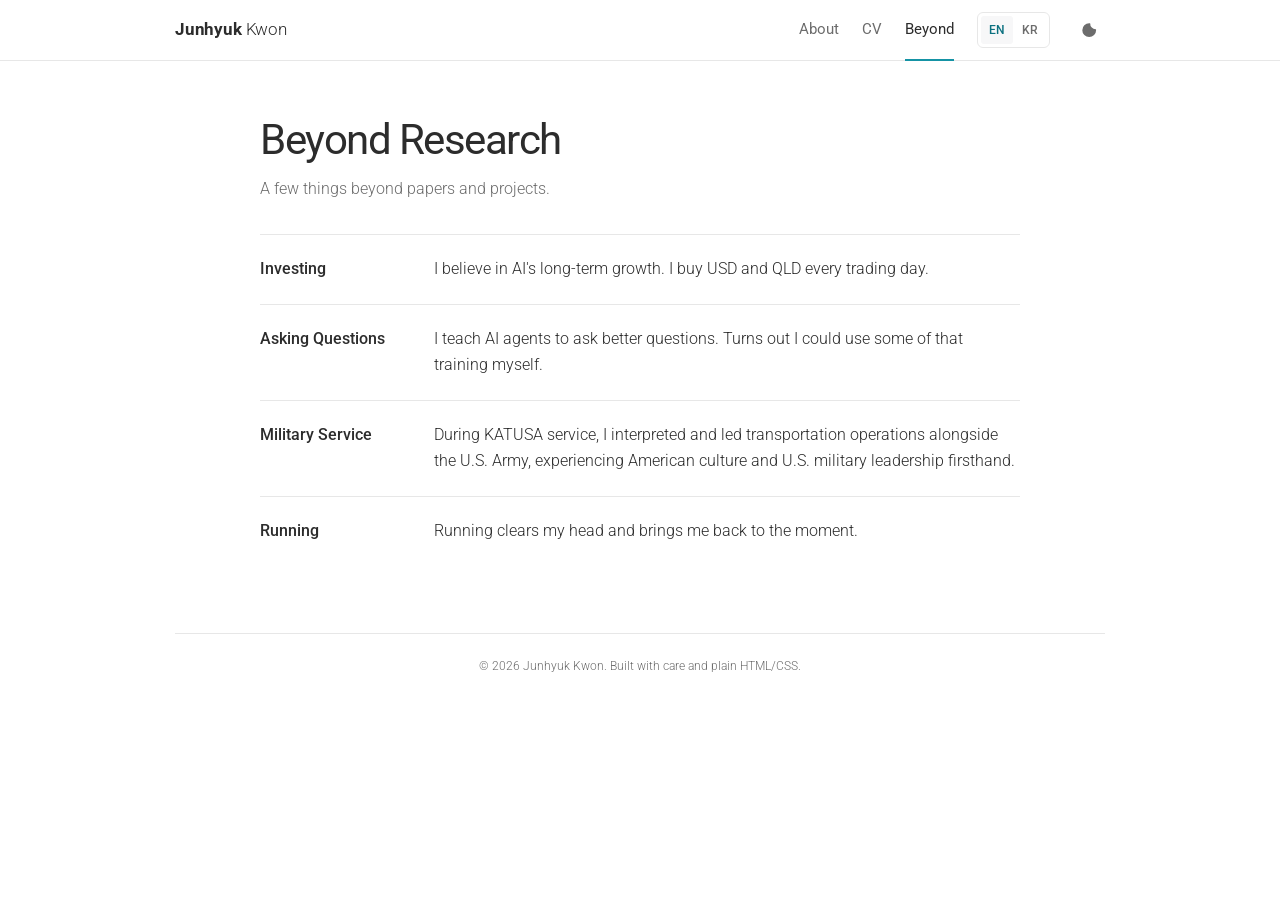
==== beyond/index.html @ 323a772c "Separate personal interests into bilingual Beyond page" ====
<!doctype html>
<html lang="en">
  <head>
    <meta charset="utf-8">
    <meta name="viewport" content="width=device-width, initial-scale=1">
    <meta name="theme-color" content="#ffffff">
    <meta name="description" content="A few things about Junhyuk Kwon beyond papers and projects.">
    <meta name="author" content="Junhyuk Kwon">
    <meta property="og:type" content="website">
    <meta property="og:title" content="Beyond Research | Junhyuk Kwon">
    <meta property="og:description" content="A few things about Junhyuk Kwon beyond papers and projects.">
    <meta property="og:image" content="https://tree-jhk.github.io/assets/img/junhyuk_kwon.jpg">
    <meta property="og:url" content="https://tree-jhk.github.io/beyond/">
    <meta property="og:locale" content="en_US">
    <meta property="og:locale:alternate" content="ko_KR">
    <title>Beyond Research | Junhyuk Kwon</title>
    <link rel="canonical" href="https://tree-jhk.github.io/beyond/">
    <link rel="alternate" hreflang="en" href="https://tree-jhk.github.io/beyond/">
    <link rel="alternate" hreflang="ko" href="https://tree-jhk.github.io/ko/beyond/">
    <link rel="alternate" hreflang="x-default" href="https://tree-jhk.github.io/beyond/">
    <link rel="icon" href="../assets/img/favicon.svg" type="image/svg+xml">
    <link rel="preconnect" href="https://fonts.googleapis.com">
    <link rel="preconnect" href="https://fonts.gstatic.com" crossorigin>
    <link href="https://fonts.googleapis.com/css2?family=Roboto:wght@300;400;500;700&display=swap" rel="stylesheet">
    <link rel="stylesheet" href="../assets/css/main.css">
    <script src="../assets/js/theme.js"></script>
  </head>
  <body>
    <header class="site-header">
      <nav class="nav container" aria-label="Main navigation">
        <a class="brand" href="/" data-nav="about" aria-label="Junhyuk Kwon home"><strong>Junhyuk</strong> Kwon</a>
        <div class="nav-links">
          <a href="/" data-nav="about" data-i18n="nav.about">About</a>
          <a href="../assets/pdf/CV.pdf" target="_blank" rel="noopener">CV</a>
          <a class="active" href="/beyond/" data-nav="beyond" data-i18n="nav.beyond" aria-current="page">Beyond</a>
          <div class="language-switch" role="group" aria-label="Language">
            <a class="language-option" href="/beyond/" lang="en" hreflang="en" aria-label="English" aria-current="page">EN</a>
            <a class="language-option" href="/ko/beyond/" lang="ko" hreflang="ko" aria-label="한국어">KR</a>
          </div>
          <button class="theme-toggle" type="button" aria-label="Toggle dark mode" title="Toggle dark mode">
            <svg aria-hidden="true" viewBox="0 0 24 24"><path d="M12 3a9 9 0 1 0 9 9c0-.46-.04-.92-.1-1.36A7 7 0 0 1 13.36 3.1C12.92 3.04 12.46 3 12 3Z"/></svg>
          </button>
        </div>
      </nav>
    </header>

    <main class="container beyond-page">
      <h1 data-i18n="beyond.title">Beyond Research</h1>
      <p class="beyond-intro" data-i18n="beyond.intro">A few things beyond papers and projects.</p>
      <dl class="beyond-list">
        <div class="beyond-item">
          <dt data-i18n="investing.title">Investing</dt>
          <dd data-i18n="investing.text">I believe in AI's long-term growth. I buy USD and QLD every trading day.</dd>
        </div>
        <div class="beyond-item">
          <dt data-i18n="questions.title">Asking Questions</dt>
          <dd data-i18n="questions.text">I teach AI agents to ask better questions. Turns out I could use some of that training myself.</dd>
        </div>
        <div class="beyond-item">
          <dt data-i18n="military.title">Military Service</dt>
          <dd data-i18n="military.text">During KATUSA service, I interpreted and led transportation operations alongside the U.S. Army, experiencing American culture and U.S. military leadership firsthand.</dd>
        </div>
        <div class="beyond-item">
          <dt data-i18n="running.title">Running</dt>
          <dd data-i18n="running.text">Running clears my head and brings me back to the moment.</dd>
        </div>
      </dl>
    </main>

    <footer class="container">
      <p data-i18n="footer">© <span id="year">2026</span> Junhyuk Kwon. Built with care and plain HTML/CSS.</p>
    </footer>
    <script src="../assets/js/main.js"></script>
  </body>
</html>
---- assets/css/main.css ----
:root {
  --bg: #ffffff;
  --surface: #f7f7f8;
  --text: #2c2c2c;
  --muted: #6c6c6c;
  --line: #e7e7e7;
  --accent: #1593a5;
  --accent-dark: #0c7180;
  --oral-accent: #2563eb;
  --author-accent: #3f83d8;
  --nav-bg: rgba(255, 255, 255, 0.94);
  color-scheme: light;
}

[data-theme="dark"] {
  --bg: #1c1c1d;
  --surface: #262628;
  --text: #e8e8e8;
  --muted: #aaaaad;
  --line: #3a3a3d;
  --accent: #4fc3d2;
  --accent-dark: #81dbe6;
  --oral-accent: #60a5fa;
  --author-accent: #8ab4f8;
  --nav-bg: rgba(28, 28, 29, 0.94);
  color-scheme: dark;
}

* { box-sizing: border-box; }

html {
  scroll-behavior: smooth;
  scroll-padding-top: 5.5rem;
}

body {
  margin: 0;
  overflow-x: hidden;
  background: var(--bg);
  color: var(--text);
  font-family: "Roboto", -apple-system, BlinkMacSystemFont, "Segoe UI", "Apple SD Gothic Neo", "Malgun Gothic", sans-serif;
  font-size: 1rem;
  font-weight: 300;
  line-height: 1.62;
  transition: background-color 180ms ease, color 180ms ease;
}

a {
  color: var(--accent);
  text-decoration: none;
}

a:hover, a:focus-visible {
  color: var(--accent-dark);
  text-decoration: underline;
}

.container {
  width: calc(100% - 2rem);
  max-width: 930px;
  margin-inline: auto;
}

.site-header {
  position: fixed;
  z-index: 20;
  top: 0;
  left: 0;
  width: 100%;
  border-bottom: 1px solid var(--line);
  background: var(--nav-bg);
  backdrop-filter: blur(10px);
}

.nav {
  display: flex;
  min-height: 3.75rem;
  align-items: center;
  justify-content: space-between;
}

.brand {
  color: var(--text);
  font-size: 1.08rem;
  font-weight: 300;
  letter-spacing: -0.01em;
}

.brand:hover { color: var(--text); text-decoration: none; }
.brand strong { font-weight: 700; }

.nav-links {
  display: flex;
  align-items: center;
  gap: 1.45rem;
}

.nav-links > a {
  position: relative;
  color: var(--muted);
  font-size: 0.92rem;
  font-weight: 400;
}

.nav-links > a:hover,
.nav-links > a.active {
  color: var(--text);
  text-decoration: none;
}

.nav-links > a.active::after {
  position: absolute;
  right: 0;
  bottom: -1.18rem;
  left: 0;
  height: 2px;
  background: var(--accent);
  content: "";
}

.language-switch {
  display: flex;
  gap: 0.12rem;
  padding: 0.15rem;
  border: 1px solid var(--line);
  border-radius: 6px;
}

.language-option {
  display: grid;
  min-width: 2rem;
  min-height: 1.8rem;
  padding: 0.15rem 0.3rem;
  border-radius: 3px;
  color: var(--muted);
  font-size: 0.75rem;
  font-weight: 500;
  line-height: 1;
  place-items: center;
}

.language-option:hover {
  color: var(--accent-dark);
  text-decoration: none;
}

.language-option[aria-current="page"] {
  background: var(--surface);
  color: var(--accent-dark);
}

.language-option:focus-visible,
.theme-toggle:focus-visible {
  outline: 2px solid var(--accent);
  outline-offset: 3px;
}

html:lang(ko) .bio p { word-break: keep-all; }

.theme-toggle {
  display: grid;
  width: 2rem;
  height: 2rem;
  padding: 0.35rem;
  border: 0;
  background: transparent;
  color: var(--muted);
  cursor: pointer;
  place-items: center;
}

.theme-toggle:hover { color: var(--accent); }
.theme-toggle svg { width: 1.15rem; fill: currentColor; }

main { padding-top: 7.2rem; }

.beyond-page { max-width: 760px; }

.beyond-page h1 {
  margin: 0 0 0.65rem;
  font-size: clamp(2rem, 4vw, 2.62rem);
  font-weight: 400;
  letter-spacing: -0.035em;
  line-height: 1.2;
}

.beyond-intro { margin: 0 0 2rem; color: var(--muted); }
.beyond-list { margin: 0; }

.beyond-item {
  display: grid;
  grid-template-columns: 150px minmax(0, 1fr);
  gap: 1.5rem;
  padding: 1.35rem 0;
  border-top: 1px solid var(--line);
}

.beyond-item dt { font-weight: 500; }
.beyond-item dd { margin: 0; overflow-wrap: anywhere; }
html:lang(ko) .beyond-item dd { word-break: keep-all; }

.about-section {
  display: grid;
  grid-template-columns: 210px minmax(0, 1fr);
  gap: 3.1rem;
  align-items: start;
}

.profile-wrap { padding-top: 1.1rem; text-align: center; }

.profile-photo {
  display: block;
  width: 205px;
  height: 205px;
  border-radius: 50%;
  box-shadow: 0 4px 14px rgba(0, 0, 0, 0.13);
  object-fit: cover;
  object-position: center 28%;
}

.social-links {
  display: flex;
  justify-content: center;
  gap: 0.82rem;
  margin-top: 1rem;
}

.social-links a {
  display: grid;
  width: 1.45rem;
  height: 1.45rem;
  color: var(--muted);
  place-items: center;
}

.social-links a:hover { color: var(--accent); }
.social-links svg { width: 1.2rem; fill: currentColor; }

.bio h1 {
  margin: 0 0 1.5rem;
  font-size: clamp(2rem, 4vw, 2.62rem);
  font-weight: 300;
  letter-spacing: -0.045em;
  line-height: 1.1;
}

.bio { min-width: 0; }
.bio p { overflow-wrap: anywhere; }
.bio h1 strong { font-weight: 700; }
.bio p { margin: 0 0 1rem; }
.bio strong { font-weight: 500; }

.content-section {
  margin-top: 3.55rem;
  scroll-margin-top: 5rem;
}

.content-section h2 {
  margin: 0 0 1.35rem;
  padding-bottom: 0.28rem;
  border-bottom: 1px solid var(--line);
  font-size: 1.62rem;
  font-weight: 400;
  letter-spacing: -0.025em;
}

.content-section h3 {
  margin: 1.6rem 0 0.7rem;
  font-size: 1.03rem;
  font-weight: 500;
}

.table-wrap { overflow-x: auto; }

.timeline-table {
  width: 100%;
  border-collapse: collapse;
}

.timeline-table th,
.timeline-table td {
  padding: 0.38rem 0.5rem 0.38rem 0;
  border: 0;
  vertical-align: top;
  text-align: left;
}

.timeline-table th {
  width: 156px;
  color: var(--muted);
  font-size: 0.89rem;
  font-weight: 400;
  white-space: nowrap;
}

.news-icon {
  display: inline-block;
  width: 1.65rem;
  font-family: "Apple Color Emoji", "Segoe UI Emoji", "Noto Color Emoji", sans-serif;
}

.news-oral { color: var(--oral-accent); }

.selection-rate {
  color: var(--muted);
  font-size: 0.85em;
}

.selection-rate strong,
#honors strong { font-weight: 700; }

.education-table th { width: 190px; }

.publication-list {
  margin: 0;
  padding: 0;
  list-style: none;
}

.publication-list li {
  margin: 0;
  padding: 1.5rem 0;
  border-bottom: 1px solid var(--line);
}

.publication-list li:first-child { padding-top: 0; }
.publication-list li:last-child { padding-bottom: 0; border-bottom: 0; }

.publication-card {
  display: grid;
  grid-template-columns: 260px minmax(0, 1fr);
  align-items: start;
  gap: 1.5rem;
}

.paper-details { min-width: 0; }

.paper-figure {
  position: relative;
  display: grid;
  width: 100%;
  aspect-ratio: 16 / 9;
  padding: 0.6rem;
  overflow: hidden;
  border: 1px solid var(--line);
  border-radius: 6px;
  background: #ffffff;
  cursor: zoom-in;
  place-items: center;
}

.paper-figure img {
  display: block;
  width: 100%;
  height: 100%;
  min-height: 0;
  object-fit: contain;
}

.paper-figure::after {
  position: absolute;
  right: 0.25rem;
  bottom: 0.15rem;
  color: #6c6c6c;
  font-size: 0.8rem;
  content: "↗";
}

.paper-figure:hover { border-color: var(--accent); }
.paper-figure:focus-visible { outline: 2px solid var(--accent); outline-offset: 3px; }

.paper-title {
  font-weight: 500;
  line-height: 1.45;
}

.authors { margin-top: 0.12rem; }
.authors strong {
  color: var(--author-accent);
  font-weight: 500;
}
.venue { color: var(--muted); }
.venue em { color: var(--text); }

.highlight {
  color: var(--accent-dark);
  font-style: normal;
  font-weight: 500;
}

.paper-links {
  display: flex;
  flex-wrap: wrap;
  gap: 0.35rem;
  margin-top: 0.42rem;
}

.paper-links a {
  padding: 0.13rem 0.48rem;
  border: 1px solid var(--line);
  border-radius: 3px;
  color: var(--text);
  font-size: 0.74rem;
  font-weight: 400;
  line-height: 1.5;
}

.paper-links a:hover {
  border-color: var(--accent);
  color: var(--accent);
  text-decoration: none;
}

.compact-list li { margin-bottom: 0.9rem; }

.experience-group { margin-bottom: 1.3rem; }
.experience-group h3 { margin-top: 0; }
.experience-table th { width: 190px; }
.experience-group strong { font-weight: 500; }

footer {
  margin-top: 4.2rem;
  padding: 1.35rem 0 2.1rem;
  border-top: 1px solid var(--line);
  color: var(--muted);
  font-size: 0.78rem;
  text-align: center;
}

footer p { margin: 0; }

@media (max-width: 700px) {
  .container { width: calc(100% - 2.2rem); }
  main { padding-top: 6.4rem; }

  .about-section {
    grid-template-columns: 1fr;
    gap: 1.7rem;
  }

  .profile-wrap { padding-top: 0; }
  .profile-photo { width: 180px; height: 180px; margin: 0 auto; }
  .bio h1 { text-align: center; }
  .content-section { margin-top: 3rem; }
  .timeline-table th { width: 120px; white-space: normal; }
  .education-table th,
  .experience-table th { width: 145px; }
  .publication-card { grid-template-columns: minmax(0, 1fr); gap: 0.85rem; }
  .paper-figure { aspect-ratio: auto; }
  .paper-figure img { height: auto; max-height: 280px; }
  .beyond-item { grid-template-columns: minmax(0, 1fr); gap: 0.35rem; }
}

@media (max-width: 470px) {
  .nav { flex-wrap: wrap; gap: 0.15rem; padding-block: 0.4rem; }
  .brand { font-size: 1rem; }
  .brand { flex-basis: 100%; }
  .nav-links { width: 100%; justify-content: space-between; gap: 0.65rem; }
  .nav-links > a { font-size: 0.85rem; }
  .nav-links > a.active::after { bottom: -0.45rem; }

  .timeline-table tr {
    display: grid;
    margin-bottom: 0.65rem;
  }

  .timeline-table th,
  .timeline-table td { width: auto; padding: 0; }
  .timeline-table th { margin-bottom: 0.12rem; }
}

@media (max-width: 359px) {
  .nav-links { gap: 0.35rem; }
  .brand { font-size: 0.9rem; }
  .language-option { min-width: 1.7rem; }
}

@media (prefers-reduced-motion: reduce) {
  html { scroll-behavior: auto; }
  * { transition: none !important; }
}
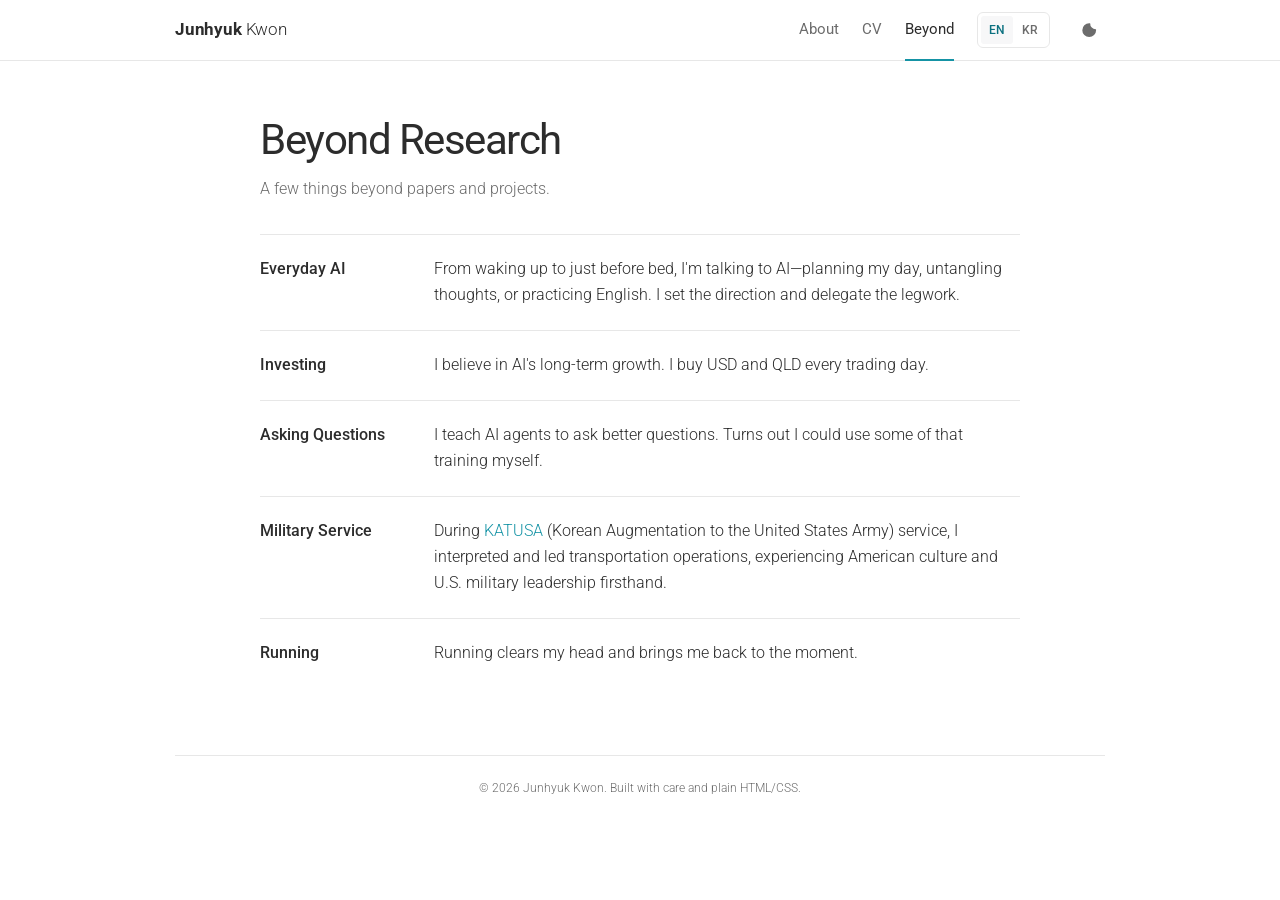
==== commit 509d2153: "Add everyday AI habits and official KATUSA program links" ====
--- a/beyond/index.html
+++ b/beyond/index.html
@@ -49,6 +49,10 @@
       <p class="beyond-intro" data-i18n="beyond.intro">A few things beyond papers and projects.</p>
       <dl class="beyond-list">
         <div class="beyond-item">
+          <dt data-i18n="everyday.title">Everyday AI</dt>
+          <dd data-i18n="everyday.text">From waking up to just before bed, I'm talking to AI—planning my day, untangling thoughts, or practicing English. I set the direction and delegate the legwork.</dd>
+        </div>
+        <div class="beyond-item">
           <dt data-i18n="investing.title">Investing</dt>
           <dd data-i18n="investing.text">I believe in AI's long-term growth. I buy USD and QLD every trading day.</dd>
         </div>
@@ -58,7 +62,7 @@
         </div>
         <div class="beyond-item">
           <dt data-i18n="military.title">Military Service</dt>
-          <dd data-i18n="military.text">During KATUSA service, I interpreted and led transportation operations alongside the U.S. Army, experiencing American culture and U.S. military leadership firsthand.</dd>
+          <dd data-i18n="military.text">During <a href="https://8tharmy.korea.army.mil/site/about/katusa-soldier-program.asp" target="_blank" rel="noopener">KATUSA</a> (Korean Augmentation to the United States Army) service, I interpreted and led transportation operations, experiencing American culture and U.S. military leadership firsthand.</dd>
         </div>
         <div class="beyond-item">
           <dt data-i18n="running.title">Running</dt>
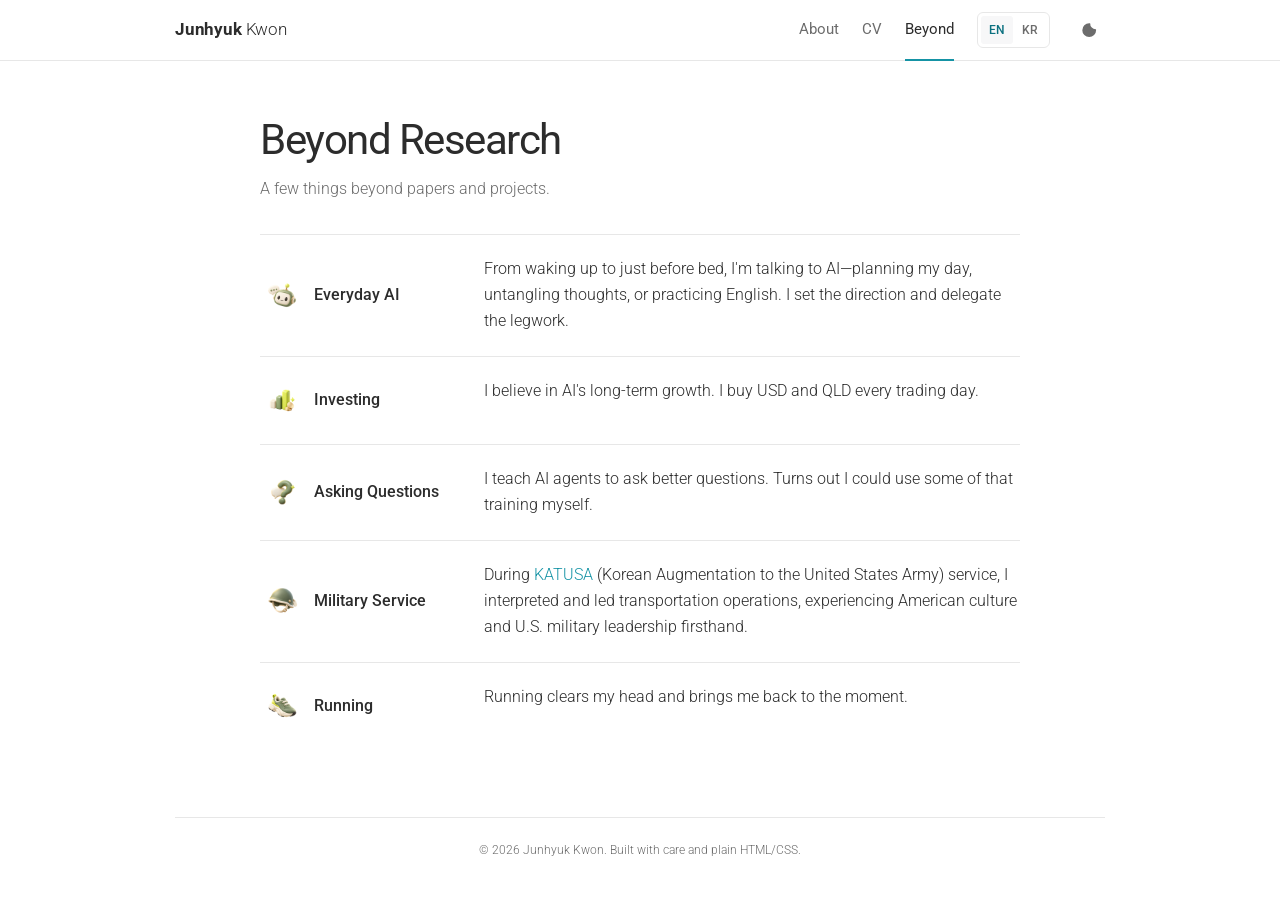
==== commit 5a0f5d6c: "Add original matte 3D icons beside Beyond headings" ====
--- a/beyond/index.html
+++ b/beyond/index.html
@@ -49,23 +49,23 @@
       <p class="beyond-intro" data-i18n="beyond.intro">A few things beyond papers and projects.</p>
       <dl class="beyond-list">
         <div class="beyond-item">
-          <dt data-i18n="everyday.title">Everyday AI</dt>
+          <dt><img class="beyond-icon" src="../assets/img/beyond/everyday-ai.webp" alt="" aria-hidden="true" width="44" height="44" loading="lazy" decoding="async"><span data-i18n="everyday.title">Everyday AI</span></dt>
           <dd data-i18n="everyday.text">From waking up to just before bed, I'm talking to AI—planning my day, untangling thoughts, or practicing English. I set the direction and delegate the legwork.</dd>
         </div>
         <div class="beyond-item">
-          <dt data-i18n="investing.title">Investing</dt>
+          <dt><img class="beyond-icon" src="../assets/img/beyond/investing.webp" alt="" aria-hidden="true" width="44" height="44" loading="lazy" decoding="async"><span data-i18n="investing.title">Investing</span></dt>
           <dd data-i18n="investing.text">I believe in AI's long-term growth. I buy USD and QLD every trading day.</dd>
         </div>
         <div class="beyond-item">
-          <dt data-i18n="questions.title">Asking Questions</dt>
+          <dt><img class="beyond-icon" src="../assets/img/beyond/asking-questions.webp" alt="" aria-hidden="true" width="44" height="44" loading="lazy" decoding="async"><span data-i18n="questions.title">Asking Questions</span></dt>
           <dd data-i18n="questions.text">I teach AI agents to ask better questions. Turns out I could use some of that training myself.</dd>
         </div>
         <div class="beyond-item">
-          <dt data-i18n="military.title">Military Service</dt>
+          <dt><img class="beyond-icon" src="../assets/img/beyond/military-service.webp" alt="" aria-hidden="true" width="44" height="44" loading="lazy" decoding="async"><span data-i18n="military.title">Military Service</span></dt>
           <dd data-i18n="military.text">During <a href="https://8tharmy.korea.army.mil/site/about/katusa-soldier-program.asp" target="_blank" rel="noopener">KATUSA</a> (Korean Augmentation to the United States Army) service, I interpreted and led transportation operations, experiencing American culture and U.S. military leadership firsthand.</dd>
         </div>
         <div class="beyond-item">
-          <dt data-i18n="running.title">Running</dt>
+          <dt><img class="beyond-icon" src="../assets/img/beyond/running.webp" alt="" aria-hidden="true" width="44" height="44" loading="lazy" decoding="async"><span data-i18n="running.title">Running</span></dt>
           <dd data-i18n="running.text">Running clears my head and brings me back to the moment.</dd>
         </div>
       </dl>
--- a/assets/css/main.css
+++ b/assets/css/main.css
@@ -189,13 +189,28 @@
 
 .beyond-item {
   display: grid;
-  grid-template-columns: 150px minmax(0, 1fr);
+  grid-template-columns: 200px minmax(0, 1fr);
   gap: 1.5rem;
   padding: 1.35rem 0;
   border-top: 1px solid var(--line);
 }
 
-.beyond-item dt { font-weight: 500; }
+.beyond-item dt {
+  display: flex;
+  align-items: center;
+  gap: 0.65rem;
+  font-weight: 500;
+}
+
+.beyond-icon {
+  display: block;
+  flex: 0 0 44px;
+  width: 44px;
+  height: 44px;
+  object-fit: contain;
+}
+
+.beyond-item dt span { min-width: 0; }
 .beyond-item dd { margin: 0; overflow-wrap: anywhere; }
 html:lang(ko) .beyond-item dd { word-break: keep-all; }
 
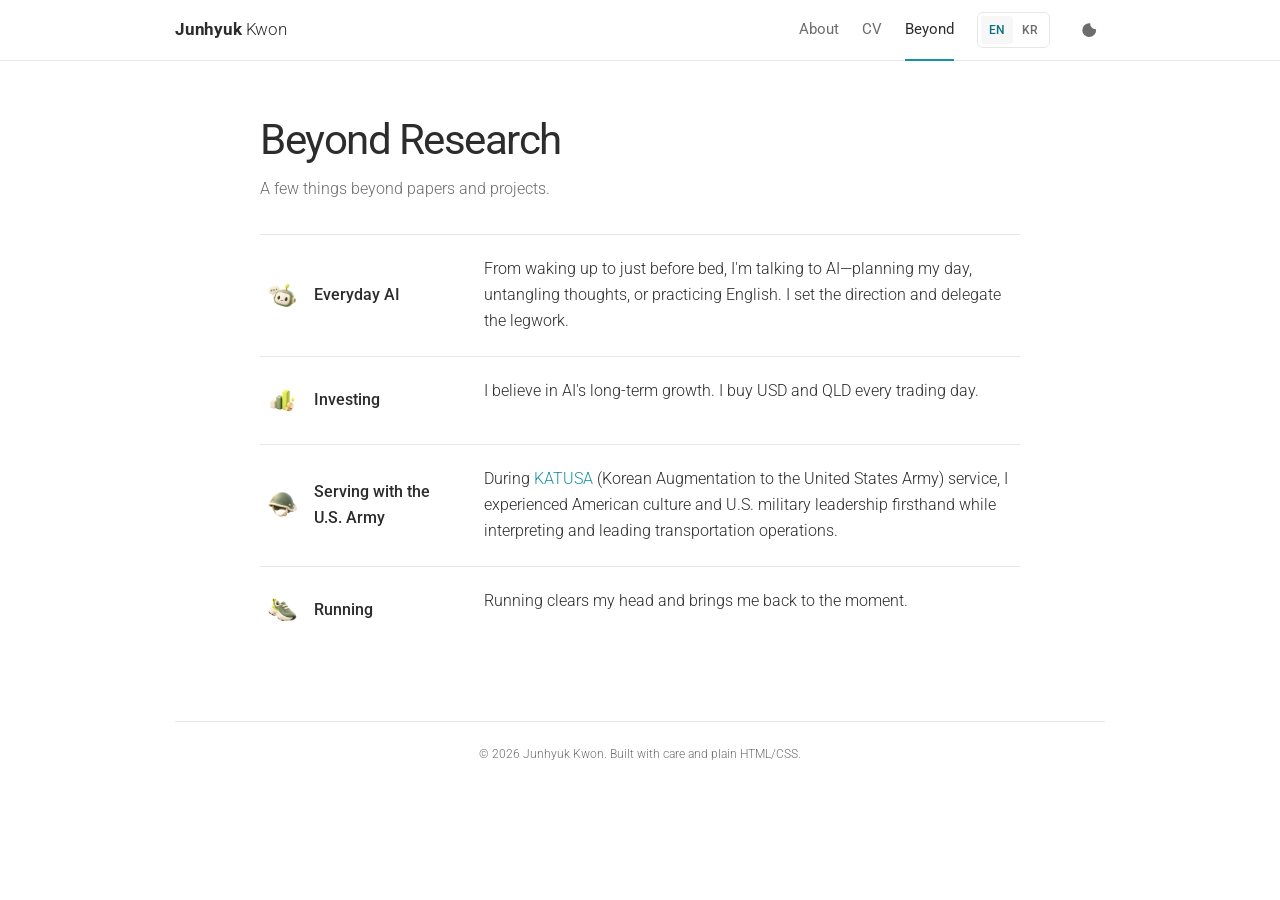
==== commit 4baf97b2: "Remove question aside and emphasize U.S. Army cultural experience" ====
--- a/beyond/index.html
+++ b/beyond/index.html
@@ -57,12 +57,8 @@
           <dd data-i18n="investing.text">I believe in AI's long-term growth. I buy USD and QLD every trading day.</dd>
         </div>
         <div class="beyond-item">
-          <dt><img class="beyond-icon" src="../assets/img/beyond/asking-questions.webp" alt="" aria-hidden="true" width="44" height="44" loading="lazy" decoding="async"><span data-i18n="questions.title">Asking Questions</span></dt>
-          <dd data-i18n="questions.text">I teach AI agents to ask better questions. Turns out I could use some of that training myself.</dd>
-        </div>
-        <div class="beyond-item">
-          <dt><img class="beyond-icon" src="../assets/img/beyond/military-service.webp" alt="" aria-hidden="true" width="44" height="44" loading="lazy" decoding="async"><span data-i18n="military.title">Military Service</span></dt>
-          <dd data-i18n="military.text">During <a href="https://8tharmy.korea.army.mil/site/about/katusa-soldier-program.asp" target="_blank" rel="noopener">KATUSA</a> (Korean Augmentation to the United States Army) service, I interpreted and led transportation operations, experiencing American culture and U.S. military leadership firsthand.</dd>
+          <dt><img class="beyond-icon" src="../assets/img/beyond/military-service.webp" alt="" aria-hidden="true" width="44" height="44" loading="lazy" decoding="async"><span data-i18n="military.title">Serving with the U.S. Army</span></dt>
+          <dd data-i18n="military.text">During <a href="https://8tharmy.korea.army.mil/site/about/katusa-soldier-program.asp" target="_blank" rel="noopener">KATUSA</a> (Korean Augmentation to the United States Army) service, I experienced American culture and U.S. military leadership firsthand while interpreting and leading transportation operations.</dd>
         </div>
         <div class="beyond-item">
           <dt><img class="beyond-icon" src="../assets/img/beyond/running.webp" alt="" aria-hidden="true" width="44" height="44" loading="lazy" decoding="async"><span data-i18n="running.title">Running</span></dt>
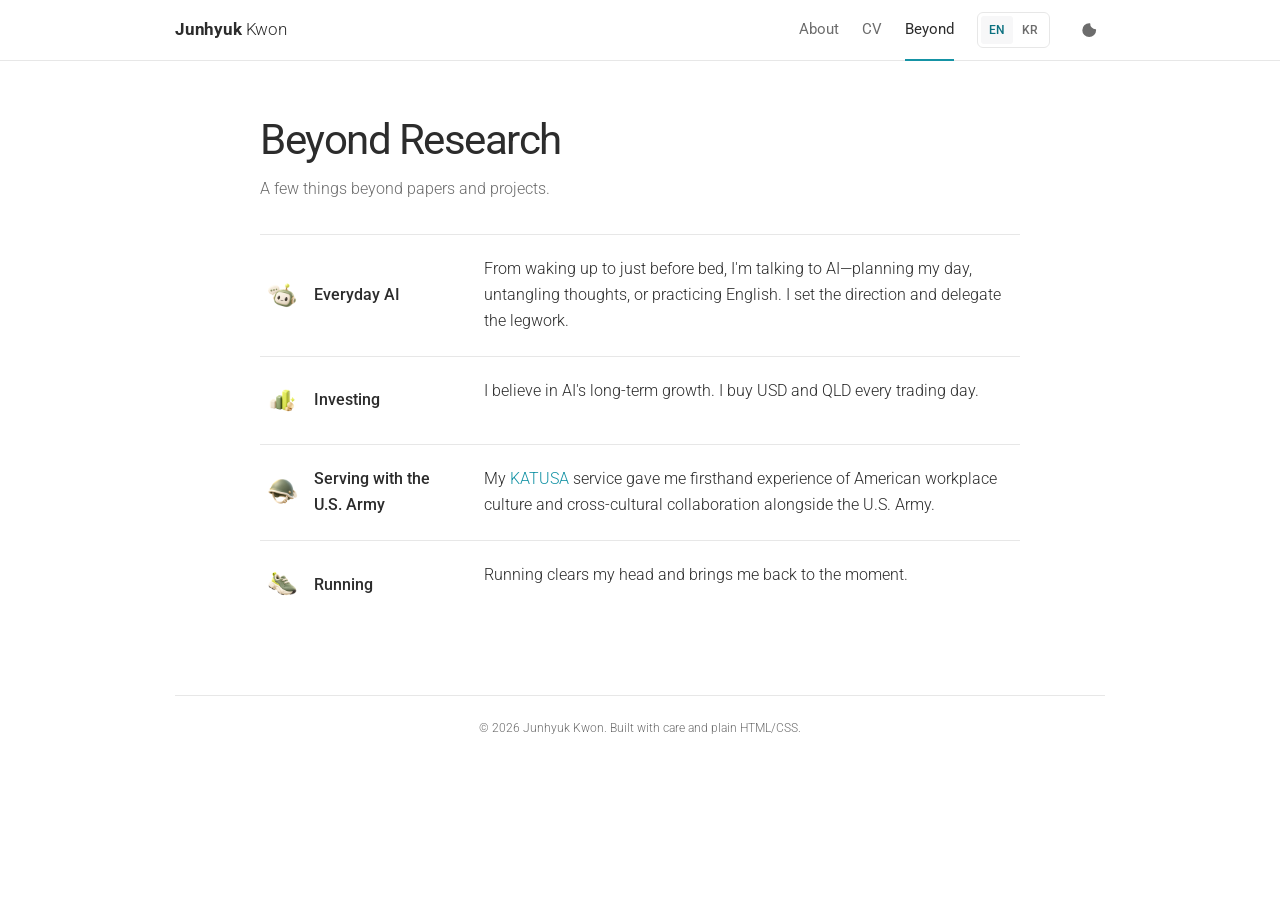
==== commit d4084673: "Condense military service to workplace culture and collaboration" ====
--- a/beyond/index.html
+++ b/beyond/index.html
@@ -58,7 +58,7 @@
         </div>
         <div class="beyond-item">
           <dt><img class="beyond-icon" src="../assets/img/beyond/military-service.webp" alt="" aria-hidden="true" width="44" height="44" loading="lazy" decoding="async"><span data-i18n="military.title">Serving with the U.S. Army</span></dt>
-          <dd data-i18n="military.text">During <a href="https://8tharmy.korea.army.mil/site/about/katusa-soldier-program.asp" target="_blank" rel="noopener">KATUSA</a> (Korean Augmentation to the United States Army) service, I experienced American culture and U.S. military leadership firsthand while interpreting and leading transportation operations.</dd>
+          <dd data-i18n="military.text">My <a href="https://8tharmy.korea.army.mil/site/about/katusa-soldier-program.asp" target="_blank" rel="noopener" title="Korean Augmentation to the United States Army">KATUSA</a> service gave me firsthand experience of American workplace culture and cross-cultural collaboration alongside the U.S. Army.</dd>
         </div>
         <div class="beyond-item">
           <dt><img class="beyond-icon" src="../assets/img/beyond/running.webp" alt="" aria-hidden="true" width="44" height="44" loading="lazy" decoding="async"><span data-i18n="running.title">Running</span></dt>
